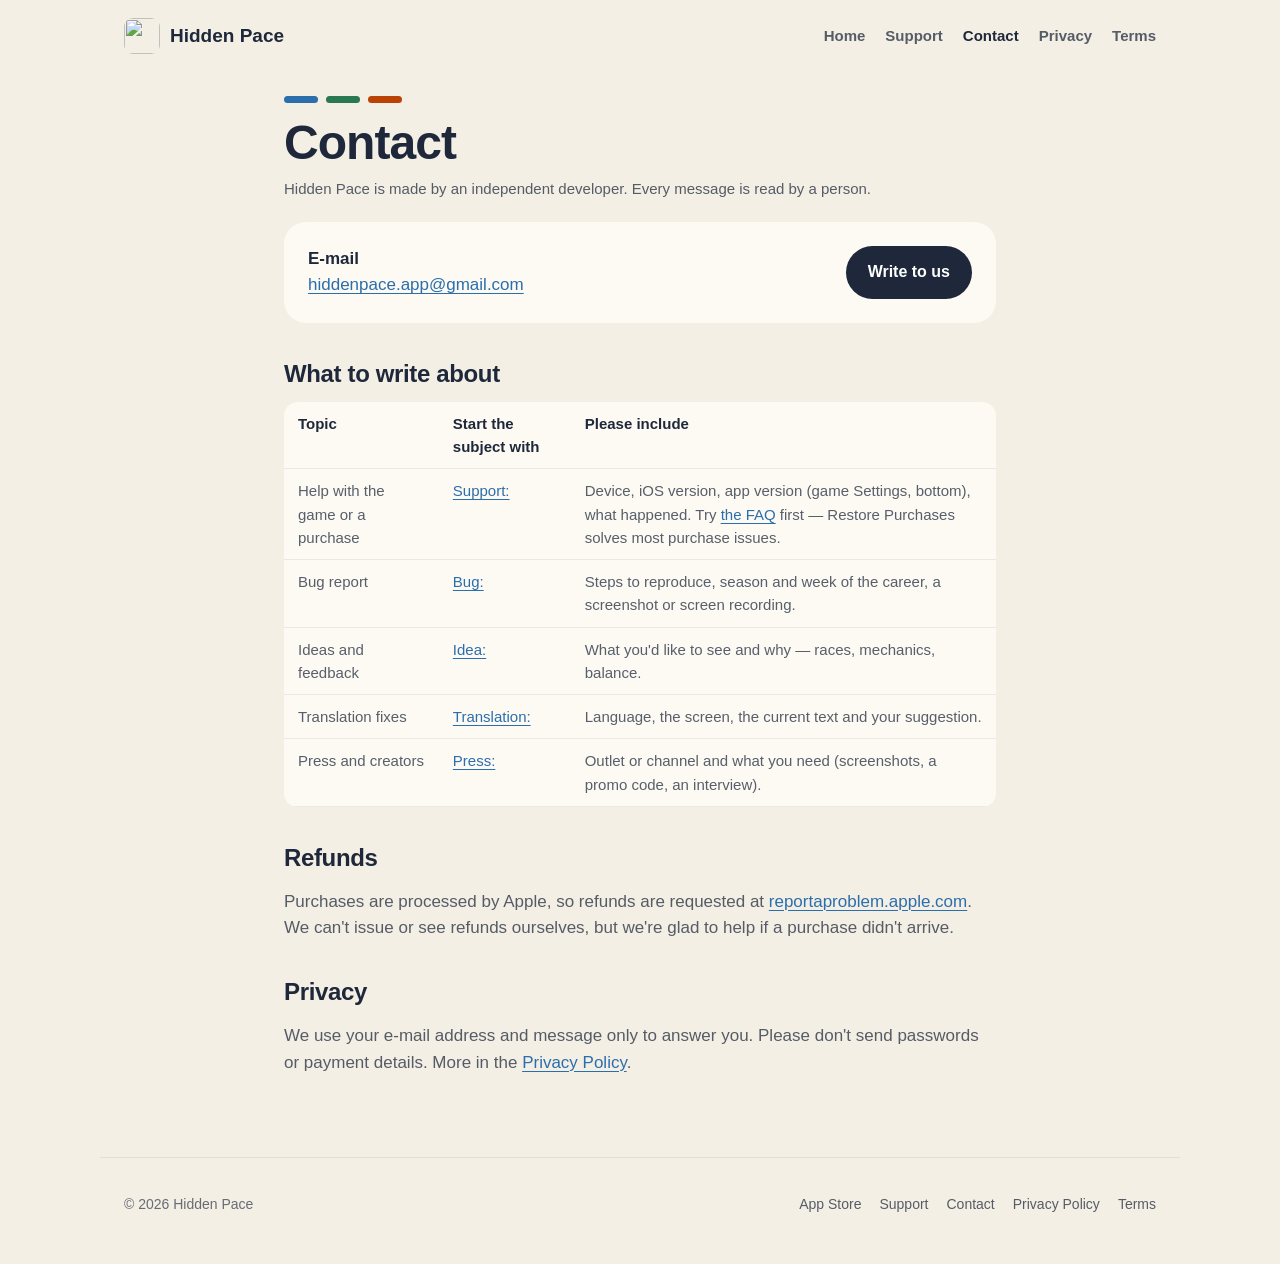
==== contact.html @ 56b7c1e7 "Add files via upload" ====
<!DOCTYPE html>
<html lang="en">
<head>
  <meta charset="UTF-8">
  <meta name="viewport" content="width=device-width, initial-scale=1.0">
  <title>Contact — Hidden Pace</title>
  <meta name="description" content="Contact the Hidden Pace developer: support, bug reports, feedback, translations and press.">
  <link rel="canonical" href="https://hiddenpace.github.io/contact">
  <meta property="og:title" content="Contact — Hidden Pace">
  <meta property="og:image" content="https://hiddenpace.github.io/icon.png">
  <link rel="icon" type="image/png" href="icon.png">
  <link rel="apple-touch-icon" href="apple-touch-icon.png">
  <link rel="stylesheet" href="styles.css">
</head>
<body>
  <nav class="nav">
    <a class="brand" href="./"><img src="icon.png" alt=""><span>Hidden Pace</span></a>
    <ul class="nav-links">
      <li><a href="./">Home</a></li>
      <li><a href="support.html">Support</a></li>
      <li><a href="contact.html" aria-current="page">Contact</a></li>
      <li><a href="privacy.html">Privacy</a></li>
      <li><a href="terms.html">Terms</a></li>
    </ul>
  </nav>

  <main class="page">
    <div class="stripe" aria-hidden="true"><span></span><span></span><span></span></div>
    <h1>Contact</h1>
    <p class="effective">Hidden Pace is made by an independent developer. Every message is read by a person.</p>

    <div class="contact">
      <div>
        <strong>E-mail</strong><br>
        <a href="mailto:hiddenpace.app@gmail.com">hiddenpace.app@gmail.com</a>
      </div>
      <a class="button" href="mailto:hiddenpace.app@gmail.com?subject=Hidden%20Pace">Write to us</a>
    </div>

    <h2>What to write about</h2>
    <table>
      <tr><th>Topic</th><th>Start the subject with</th><th>Please include</th></tr>
      <tr><td>Help with the game or a purchase</td><td><a href="mailto:hiddenpace.app@gmail.com?subject=Support%3A%20">Support:</a></td><td>Device, iOS version, app version (game Settings, bottom), what happened. Try <a href="support.html">the FAQ</a> first — Restore Purchases solves most purchase issues.</td></tr>
      <tr><td>Bug report</td><td><a href="mailto:hiddenpace.app@gmail.com?subject=Bug%3A%20">Bug:</a></td><td>Steps to reproduce, season and week of the career, a screenshot or screen recording.</td></tr>
      <tr><td>Ideas and feedback</td><td><a href="mailto:hiddenpace.app@gmail.com?subject=Idea%3A%20">Idea:</a></td><td>What you'd like to see and why — races, mechanics, balance.</td></tr>
      <tr><td>Translation fixes</td><td><a href="mailto:hiddenpace.app@gmail.com?subject=Translation%3A%20">Translation:</a></td><td>Language, the screen, the current text and your suggestion.</td></tr>
      <tr><td>Press and creators</td><td><a href="mailto:hiddenpace.app@gmail.com?subject=Press%3A%20">Press:</a></td><td>Outlet or channel and what you need (screenshots, a promo code, an interview).</td></tr>
    </table>

    <h2>Refunds</h2>
    <p>Purchases are processed by Apple, so refunds are requested at <a href="https://reportaproblem.apple.com" rel="noopener">reportaproblem.apple.com</a>. We can't issue or see refunds ourselves, but we're glad to help if a purchase didn't arrive.</p>

    <h2>Privacy</h2>
    <p>We use your e-mail address and message only to answer you. Please don't send passwords or payment details. More in the <a href="privacy.html">Privacy Policy</a>.</p>
  </main>

  <footer>
    <span>© 2026 Hidden Pace</span>
    <nav><a href="https://apps.apple.com/app/id6818750130">App Store</a><a href="support.html">Support</a><a href="contact.html">Contact</a><a href="privacy.html">Privacy Policy</a><a href="terms.html">Terms</a></nav>
  </footer>
</body>
</html>
---- styles.css ----
/* Hidden Pace — "Alpine '72": warm paper, ink navy, Munich-72 blue / green / orange, flat cards, no glow.
   Tokens mirror hiddenpace/Design/Game/GameTheme.swift. */
:root {
  --paper: #F4EFE5;
  --card: #FDFAF4;
  --ink: #1E283A;
  --ink-2: rgba(30, 40, 58, 0.74);
  --ink-3: rgba(30, 40, 58, 0.66);
  --hairline: rgba(30, 40, 58, 0.08);
  --blue: #2B6EAC;
  --green: #2A7851;
  --orange: #BB4205;
  --ochre: #8F630D;
  --sky-top: #A8C2E6;
  --horizon: #FCDBC7;
  --radius: 22px;
  --max: 1080px;
  color-scheme: light;
}

* { box-sizing: border-box; }
html { -webkit-text-size-adjust: 100%; }
body {
  margin: 0;
  font-family: -apple-system, BlinkMacSystemFont, "SF Pro Text", "Segoe UI", Roboto, "Helvetica Neue", Arial, sans-serif;
  color: var(--ink);
  background: var(--paper);
  line-height: 1.55;
  font-size: 17px;
}
a { color: var(--blue); text-decoration-thickness: 1px; text-underline-offset: 3px; }
a:hover { color: var(--orange); }
img { max-width: 100%; height: auto; display: block; }

/* Munich-72 colour bar */
.stripe { display: flex; gap: 8px; }
.stripe span { width: 34px; height: 7px; border-radius: 4px; }
.stripe span:nth-child(1) { background: var(--blue); }
.stripe span:nth-child(2) { background: var(--green); }
.stripe span:nth-child(3) { background: var(--orange); }

/* Navigation */
.nav {
  max-width: var(--max); margin: 0 auto; padding: 18px 24px;
  display: flex; align-items: center; justify-content: space-between; gap: 16px; flex-wrap: wrap;
}
.brand { display: flex; align-items: center; gap: 10px; color: var(--ink); text-decoration: none; font-weight: 800; font-size: 19px; }
.brand img { width: 36px; height: 36px; border-radius: 9px; }
.nav-links { list-style: none; display: flex; gap: 20px; margin: 0; padding: 0; flex-wrap: wrap; }
.nav-links a { color: var(--ink-2); text-decoration: none; font-weight: 600; font-size: 15px; }
.nav-links a:hover, .nav-links a[aria-current="page"] { color: var(--ink); }

/* Hero: the game's sky and ridges */
.hero {
  position: relative; overflow: hidden;
  background: linear-gradient(180deg, var(--sky-top) 0%, var(--horizon) 62%, var(--paper) 100%);
  padding-bottom: 120px;
}
.hero::before {           /* sun */
  content: ""; position: absolute; width: 220px; height: 220px; right: 12%; top: 120px; border-radius: 50%;
  background: radial-gradient(circle, #FFF8E6 0 38%, rgba(255, 242, 214, 0.55) 39% 62%, rgba(255, 242, 214, 0) 63%);
}
.hero::after {            /* ridges — the game's landscape, haze to paper */
  content: ""; position: absolute; left: 0; right: 0; bottom: 0; height: 200px;
  background: url("images/ridges.svg") bottom / 100% 100% no-repeat;
}
.hero-inner {
  position: relative; z-index: 1; max-width: var(--max); margin: 0 auto; padding: 40px 24px 0;
  display: grid; grid-template-columns: 1.1fr 0.9fr; gap: 40px; align-items: center;
}
.hero h1 { font-size: clamp(38px, 6vw, 64px); line-height: 1.04; letter-spacing: -0.02em; margin: 18px 0 16px; font-weight: 850; }
.hero h1 em { font-style: normal; color: var(--orange); }
.hero .lead { font-size: 20px; color: var(--ink-2); max-width: 34ch; margin: 0 0 26px; }
.hero-shot img { width: min(330px, 100%); height: auto; aspect-ratio: 1320 / 2868; border-radius: 26px; margin: 0 auto; filter: drop-shadow(0 22px 40px rgba(30, 40, 58, 0.22)); }

.cta { display: flex; gap: 14px; align-items: center; flex-wrap: wrap; }
.button {
  display: inline-flex; align-items: center; gap: 10px; padding: 14px 22px; border-radius: 999px;
  background: var(--ink); color: #fff; text-decoration: none; font-weight: 700; font-size: 16px;
}
.button:hover { color: #fff; background: #2C3A52; }
.button.secondary { background: var(--card); color: var(--ink); }
.button.secondary:hover { color: var(--ink); background: #fff; }
.button svg { width: 20px; height: 20px; fill: currentColor; }
.note { color: var(--ink-3); font-size: 14px; }

/* App Store badge — black, Apple logo, two-line label (Apple marketing guidelines style) */
.store-badge {
  display: inline-flex; align-items: center; gap: 10px; padding: 9px 20px 9px 16px; border-radius: 12px;
  background: #000; color: #fff; text-decoration: none; border: 1px solid #A6A6A6; line-height: 1;
}
.store-badge:hover { color: #fff; background: #1A1A1A; }
.store-badge:focus-visible { outline: 3px solid var(--blue); outline-offset: 3px; }
.store-badge svg { width: 30px; height: 30px; fill: currentColor; flex: 0 0 auto; }
.store-badge span { display: flex; flex-direction: column; gap: 3px; font-size: 25px; font-weight: 600; letter-spacing: -0.02em; }
.store-badge small { font-size: 12px; font-weight: 500; letter-spacing: 0.01em; }

/* Closing download block */
.download { background: var(--card); border-radius: 28px; padding: 32px 36px; display: flex; align-items: center; gap: 24px; flex-wrap: wrap; box-shadow: 0 1px 0 var(--hairline); }
.download img { width: 96px; height: 96px; border-radius: 22px; }
.download h2 { margin: 0 0 6px; }
.download p { margin: 0; color: var(--ink-2); }
.download > div { flex: 1 1 260px; }

/* Sections */
section { max-width: var(--max); margin: 0 auto; padding: 56px 24px; }
.eyebrow { font-size: 13px; font-weight: 800; letter-spacing: 0.14em; text-transform: uppercase; color: var(--orange); margin-bottom: 10px; }
h2 { font-size: clamp(28px, 4vw, 40px); line-height: 1.12; letter-spacing: -0.015em; margin: 0 0 14px; font-weight: 820; }
.section-lead { color: var(--ink-2); font-size: 19px; max-width: 60ch; margin: 0 0 28px; }

.grid { display: grid; grid-template-columns: repeat(3, 1fr); gap: 18px; }
.card { background: var(--card); border-radius: var(--radius); padding: 24px; box-shadow: 0 1px 0 var(--hairline); }
.card h3 { margin: 10px 0 6px; font-size: 19px; }
.card p { margin: 0; color: var(--ink-2); font-size: 16px; }
.tag { display: inline-block; font-size: 12px; font-weight: 800; letter-spacing: 0.12em; text-transform: uppercase; padding: 4px 10px; border-radius: 999px; }
.tag.blue { color: var(--blue); background: rgba(43, 110, 172, 0.12); }
.tag.green { color: var(--green); background: rgba(42, 120, 81, 0.12); }
.tag.orange { color: var(--orange); background: rgba(187, 66, 5, 0.1); }
.tag.ochre { color: var(--ochre); background: rgba(143, 99, 13, 0.12); }

.shots { display: flex; gap: 18px; overflow-x: auto; padding: 6px 2px 18px; scroll-snap-type: x mandatory; }
.shots img { width: 240px; height: auto; aspect-ratio: 1320 / 2868; flex: 0 0 auto; border-radius: 18px; scroll-snap-align: start; box-shadow: 0 10px 26px rgba(30, 40, 58, 0.14); }

.fair { background: var(--ink); color: #fff; border-radius: 28px; padding: 40px; }
.fair h2 { color: #fff; }
.fair ul { list-style: none; padding: 0; margin: 18px 0 0; display: grid; grid-template-columns: repeat(2, 1fr); gap: 12px 28px; }
.fair li { padding-left: 28px; position: relative; color: rgba(255, 255, 255, 0.86); }
.fair li::before { content: ""; position: absolute; left: 0; top: 9px; width: 14px; height: 6px; border-radius: 3px; background: var(--green); }
.fair li:nth-child(3n+2)::before { background: var(--blue); }
.fair li:nth-child(3n)::before { background: var(--orange); }

/* Text pages */
.page { max-width: 760px; margin: 0 auto; padding: 24px 24px 64px; }
.page h1 { font-size: clamp(34px, 5vw, 48px); line-height: 1.08; margin: 14px 0 8px; letter-spacing: -0.02em; }
.page h2 { font-size: 24px; margin: 38px 0 10px; }
.page h3 { font-size: 18px; margin: 24px 0 6px; }
.page p, .page li { color: var(--ink-2); }
.page strong { color: var(--ink); }
.effective { color: var(--ink-3); font-size: 15px; margin-top: 0; }
.summary { background: var(--card); border-radius: var(--radius); padding: 20px 24px; margin: 24px 0; }
.summary ul { margin: 0; padding-left: 20px; }
.summary li { margin: 6px 0; }
table { width: 100%; border-collapse: collapse; margin: 14px 0; font-size: 15px; background: var(--card); border-radius: 14px; overflow: hidden; }
th, td { text-align: left; padding: 10px 14px; border-bottom: 1px solid var(--hairline); vertical-align: top; }
th { color: var(--ink); font-weight: 700; }
td { color: var(--ink-2); }
details { background: var(--card); border-radius: 16px; padding: 16px 20px; margin: 10px 0; }
details summary { cursor: pointer; font-weight: 700; color: var(--ink); }
details p { margin: 10px 0 0; }
.contact { background: var(--card); border-radius: var(--radius); padding: 24px; margin: 22px 0; display: flex; gap: 18px; align-items: center; flex-wrap: wrap; }
.contact .button { margin-left: auto; }

/* Footer */
footer { max-width: var(--max); margin: 0 auto; padding: 36px 24px 48px; border-top: 1px solid var(--hairline); display: flex; justify-content: space-between; gap: 18px; flex-wrap: wrap; color: var(--ink-3); font-size: 14px; }
footer nav { display: flex; gap: 18px; flex-wrap: wrap; }
footer a { color: var(--ink-2); text-decoration: none; }

@media (max-width: 860px) {
  .hero-inner { grid-template-columns: 1fr; text-align: left; }
  .grid { grid-template-columns: 1fr 1fr; }
  .fair ul { grid-template-columns: 1fr; }
}
@media (max-width: 560px) {
  body { font-size: 16px; }
  .grid { grid-template-columns: 1fr; }
  .fair { padding: 28px 22px; }
  .shots img { width: 200px; }
}
@media (prefers-reduced-motion: no-preference) {
  .shots { scroll-behavior: smooth; }
}
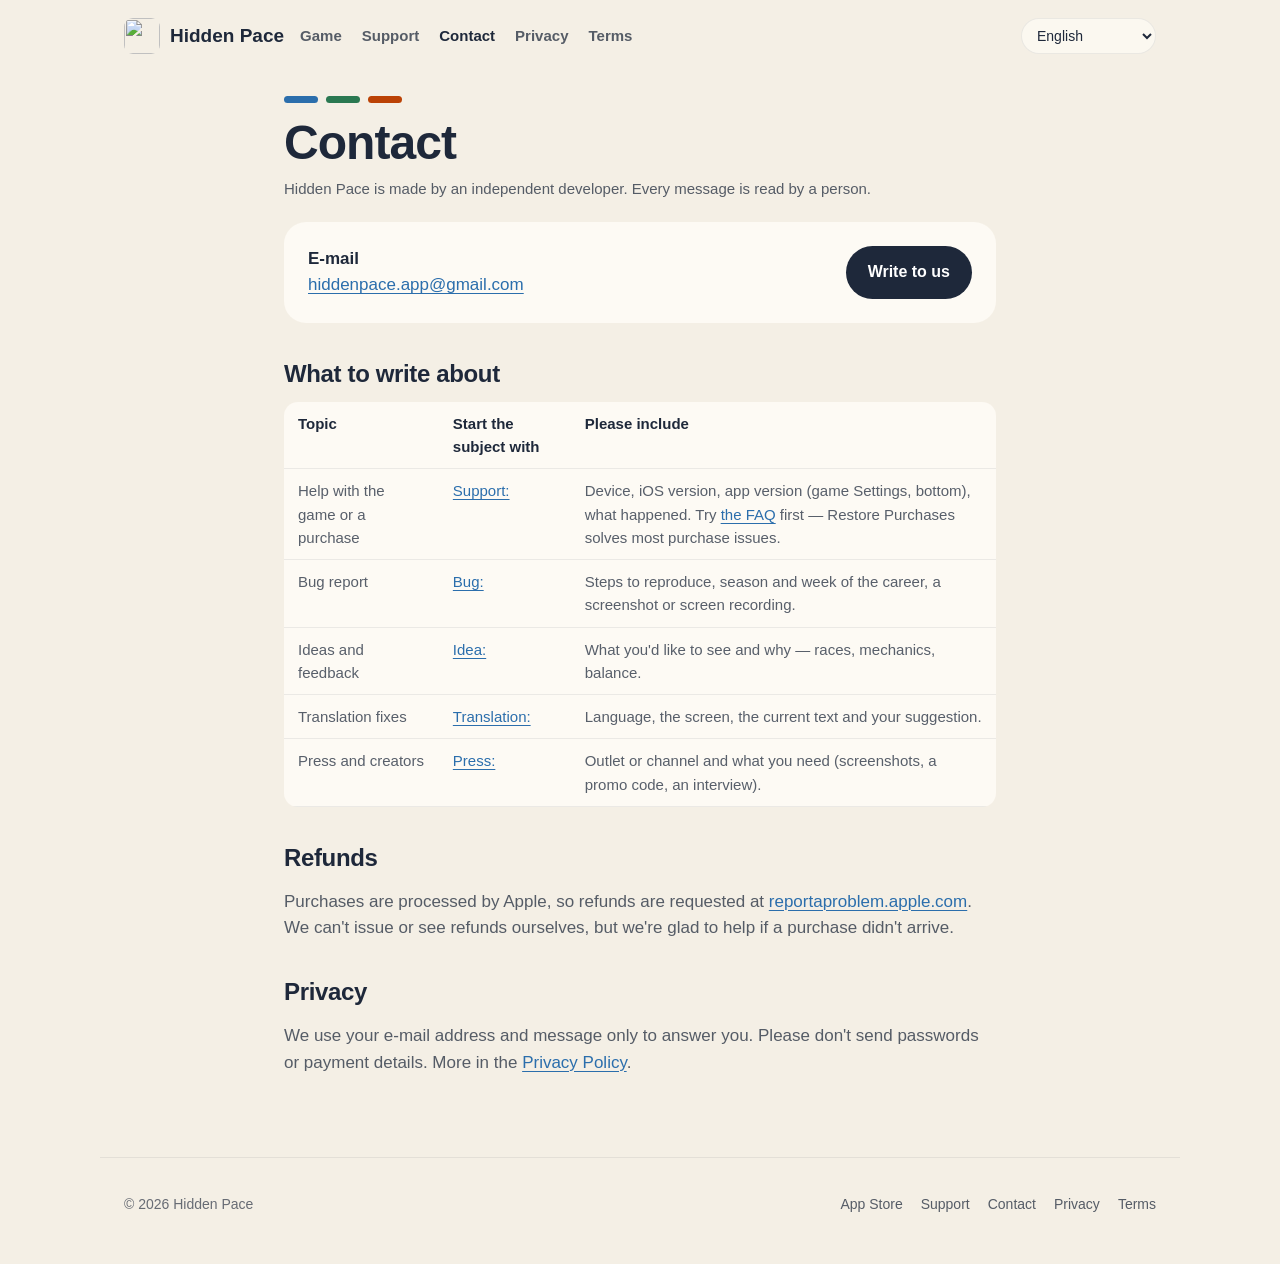
==== commit 8af078ff: "Add files via upload" ====
--- a/contact.html
+++ b/contact.html
@@ -11,6 +11,7 @@
   <link rel="icon" type="image/png" href="icon.png">
   <link rel="apple-touch-icon" href="apple-touch-icon.png">
   <link rel="stylesheet" href="styles.css">
+  <script src="i18n.js" defer></script>
 </head>
 <body>
   <nav class="nav">
@@ -22,6 +23,7 @@
       <li><a href="privacy.html">Privacy</a></li>
       <li><a href="terms.html">Terms</a></li>
     </ul>
+    <label class="language-picker"><span class="visually-hidden">Language</span><select data-language-picker aria-label="Language"></select></label>
   </nav>
 
   <main class="page">
--- a/styles.css
+++ b/styles.css
@@ -49,6 +49,9 @@
 .nav-links { list-style: none; display: flex; gap: 20px; margin: 0; padding: 0; flex-wrap: wrap; }
 .nav-links a { color: var(--ink-2); text-decoration: none; font-weight: 600; font-size: 15px; }
 .nav-links a:hover, .nav-links a[aria-current="page"] { color: var(--ink); }
+.language-picker { margin-left: auto; }
+.language-picker select { max-width: 155px; padding: 8px 30px 8px 11px; border: 1px solid var(--hairline); border-radius: 999px; background: rgba(253, 250, 244, 0.78); color: var(--ink); font: inherit; font-size: 14px; }
+.visually-hidden { position: absolute; width: 1px; height: 1px; padding: 0; margin: -1px; overflow: hidden; clip: rect(0, 0, 0, 0); white-space: nowrap; border: 0; }
 
 /* Hero: the game's sky and ridges */
 .hero {
@@ -165,6 +168,7 @@
   .grid { grid-template-columns: 1fr; }
   .fair { padding: 28px 22px; }
   .shots img { width: 200px; }
+  .language-picker { order: 2; margin-left: 0; }
 }
 @media (prefers-reduced-motion: no-preference) {
   .shots { scroll-behavior: smooth; }
